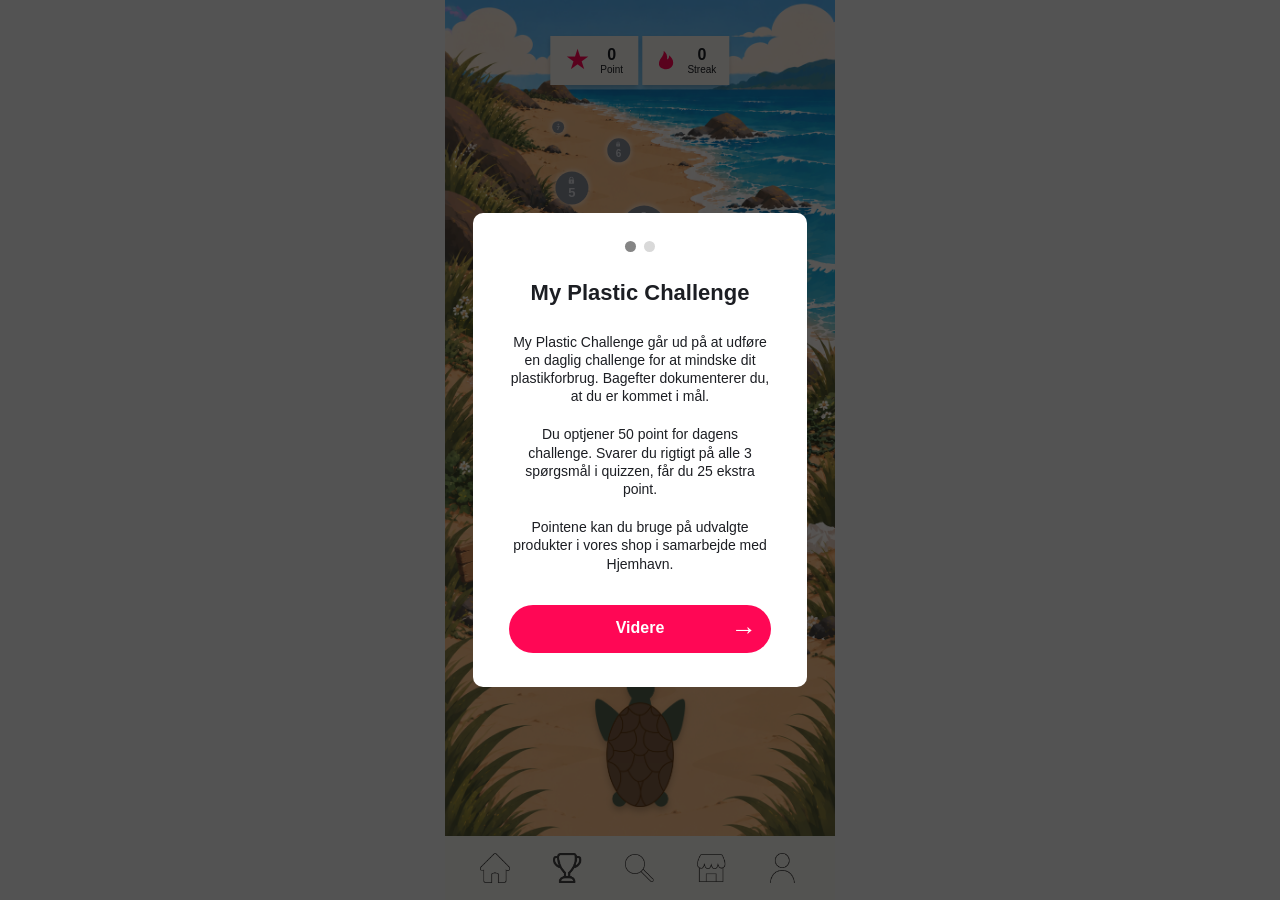
==== challenge.html @ 8572e33e "Redo" ====
<!DOCTYPE html>
<html lang="da">

<head>
    <meta charset="UTF-8">
    <meta name="viewport" content="width=device-width, initial-scale=1.0">

    <title>Plastic Change | Challenges</title>

    <link rel="stylesheet" href="style.css?v=2">
    <script src="script.js" defer></script>
    <script src="script.js" defer></script>
<script src="challenge-intro.js" defer></script>
</head>

<body>

    <main class="challenge-page">

        <div class="challenge-map">

            <!-- BAGGRUND -->
            <img
                src="assets/strand-vand.png"
                alt=""
                class="challenge-map__background"
            >

            <!-- POINT OG STREAK -->
            <div class="challenge-map__stats">

                <div class="challenge-map__stat">
                    <span class="challenge-map__star" aria-hidden="true">
                        ★
                    </span>

                    <div class="challenge-map__stat-text">
                        <span
                            class="challenge-map__value"
                            id="user-points"
                        >0</span>

                        <span class="challenge-map__label">Point</span>
                    </div>
                </div>

                <div class="challenge-map__stat">
                    <svg
                        class="challenge-map__flame"
                        viewBox="0 0 24 24"
                        aria-hidden="true"
                    >
                        <path d="M12 22c4.4 0 7.5-3.1 7.5-7.3 0-3.1-1.7-5.3-4.4-7.9.1 2.8-1 4.2-2.2 4.7C13.4 6.9 12 4.4 9.2 2c.3 3.6-1.1 5.7-3 8.1C4.7 12.1 4 14 4 16c0 3.5 3.1 6 8 6z"/>
                    </svg>

                    <div class="challenge-map__stat-text">
                        <span
                            class="challenge-map__value"
                            id="user-streak"
                        >0</span>

                        <span class="challenge-map__label">Streak</span>
                    </div>
                </div>

            </div>

            <!-- GENBRUGELIGT LÅSEIKON -->
            <svg
                class="challenge-map__svg-definitions"
                xmlns="http://www.w3.org/2000/svg"
                aria-hidden="true"
            >
                <defs>
                    <symbol id="challenge-lock" viewBox="0 0 24 24">
                        <path
                            d="M7 10V7a5 5 0 0 1 10 0v3"
                            fill="none"
                            stroke="currentColor"
                            stroke-width="3"
                        />
                        <rect
                            x="4"
                            y="9"
                            width="16"
                            height="13"
                            rx="2"
                            fill="currentColor"
                        />
                        <path
                            d="M12 14v4"
                            stroke="#858993"
                            stroke-width="2"
                            stroke-linecap="round"
                        />
                    </symbol>
                </defs>
            </svg>

            <!-- DAG 1 -->
            <button
                type="button"
                class="challenge-day challenge-day--1"
                aria-label="Start challenge for dag 1"
                data-day="1"
            >
                <span class="challenge-day__number">1</span>
            </button>

            <!-- DAG 2 -->
            <button
                type="button"
                class="challenge-day challenge-day--locked challenge-day--2"
                aria-label="Dag 2, låst"
                data-day="2"
                aria-controls="day-2-message"
                aria-expanded="false"
            >
                <svg class="challenge-day__lock" aria-hidden="true">
                    <use href="#challenge-lock"></use>
                </svg>

                <span class="challenge-day__number">2</span>
            </button>

            <!-- BESKED VED DAG 2 -->
            <div
                class="locked-message"
                id="day-2-message"
                role="status"
                hidden
            >
                <strong class="locked-message__title">Dag 2</strong>

                <svg class="locked-message__lock" aria-hidden="true">
                    <use href="#challenge-lock"></use>
                </svg>

                <p class="locked-message__text">Lås op i morgen</p>
            </div>

            <!-- DAG 3 -->
            <button
                type="button"
                class="challenge-day challenge-day--locked challenge-day--3"
                aria-label="Dag 3, låst"
                data-day="3"
            >
                <svg class="challenge-day__lock" aria-hidden="true">
                    <use href="#challenge-lock"></use>
                </svg>

                <span class="challenge-day__number">3</span>
            </button>

            <!-- DAG 4 -->
            <button
                type="button"
                class="challenge-day challenge-day--locked challenge-day--4"
                aria-label="Dag 4, låst"
                data-day="4"
            >
                <svg class="challenge-day__lock" aria-hidden="true">
                    <use href="#challenge-lock"></use>
                </svg>

                <span class="challenge-day__number">4</span>
            </button>

            <!-- DAG 5 -->
            <button
                type="button"
                class="challenge-day challenge-day--locked challenge-day--5"
                aria-label="Dag 5, låst"
                data-day="5"
            >
                <svg class="challenge-day__lock" aria-hidden="true">
                    <use href="#challenge-lock"></use>
                </svg>

                <span class="challenge-day__number">5</span>
            </button>

            <!-- DAG 6 -->
            <button
                type="button"
                class="challenge-day challenge-day--locked challenge-day--6"
                aria-label="Dag 6, låst"
                data-day="6"
            >
                <svg class="challenge-day__lock" aria-hidden="true">
                    <use href="#challenge-lock"></use>
                </svg>

                <span class="challenge-day__number">6</span>
            </button>

            <!-- DAG 7 -->
            <button
                type="button"
                class="challenge-day challenge-day--locked challenge-day--7"
                aria-label="Dag 7, låst"
                data-day="7"
            >
                <svg class="challenge-day__lock" aria-hidden="true">
                    <use href="#challenge-lock"></use>
                </svg>

                <span class="challenge-day__number">7</span>
            </button>

            <!-- SKILDPADDE -->
            <img
                src="assets/skildpadde.png"
                alt="Skildpadde ved starten af challenge-stien"
                class="challenge-map__turtle"
            >

        </div>

    </main>

    <!-- POPUP TIL DAG 1 -->
    <dialog
        class="challenge-modal"
        id="day-1-modal"
        aria-labelledby="day-1-title"
    >
        <button
            type="button"
            class="challenge-modal__close"
            aria-label="Luk popup"
            autofocus
        >×</button>

        <p class="challenge-modal__day">Dag 1</p>

        <div
            class="challenge-modal__steps"
            role="img"
            aria-label="Trin 1 af 4"
        >
            <span class="challenge-modal__dot challenge-modal__dot--active"></span>
            <span class="challenge-modal__dot"></span>
            <span class="challenge-modal__dot"></span>
            <span class="challenge-modal__dot"></span>
        </div>

        <h1 class="challenge-modal__title" id="day-1-title">
            Dagens challenge
        </h1>

        <!-- TRIN 1: INTRODUKTION -->
        <div class="challenge-modal__panel" data-step="1">

            <img
                src="assets/flaske.svg"
                alt=""
                class="challenge-modal__image"
            >

            <h2 class="challenge-modal__subtitle">
                Brug en genanvendelig<br>
                vandflaske i dag
            </h2>

            <p class="challenge-modal__text">
                Undgå engangsflaske, og fyld i stedet din egen flaske.
                Det er en super nem handling, der gør en forskel.
            </p>

            <button
                type="button"
                class="challenge-modal__button"
                id="day-1-ready"
            >
                Jeg er klar
            </button>

        </div>

        <!-- TRIN 2: KAMERA -->
        <div class="challenge-modal__panel" data-step="2" hidden>

            <p class="challenge-modal__instruction">
                Tag et billede af din genanvendelige vandflaske
                for at gennemføre challengen.
            </p>

            <img
                src="assets/kamera.svg"
                alt=""
                class="challenge-modal__camera"
            >

            <button
                type="button"
                class="challenge-modal__button"
                id="open-camera"
            >
                Åben kamera
            </button>

        </div>

        <!-- TRIN 3: GODKEND BILLEDE -->
        <div class="challenge-modal__panel" data-step="3" hidden>

            <p class="challenge-modal__instruction">
                Er du sikker på, at du vil bruge dette billede?
            </p>

            <img
                alt="Dit billede til dagens challenge"
                class="challenge-modal__preview"
                id="challenge-photo-preview"
                hidden
            >

            <button
                type="button"
                class="challenge-modal__button"
                id="confirm-challenge-photo"
            >
                Ja, brug dette billede
            </button>

            <button
                type="button"
                class="challenge-modal__retake"
                id="retake-challenge-photo"
            >
                Tag et nyt billede
            </button>

        </div>

        <!-- TRIN 4: CHALLENGE GENNEMFØRT -->
        <div class="challenge-modal__panel" data-step="4" hidden>

            <img
                src="assets/challenge-gennemført.svg"
                alt=""
                class="challenge-modal__completed-icon"
            >

            <p class="challenge-modal__completed-text">
                Tak fordi du er med til at gøre en forskel &lt;3<br>
                Nu kan du teste din viden og optjene flere point.
            </p>

            <div class="challenge-modal__quiz-info">
                <p>
                    Svar rigtigt på alle 3 spørgsmål om plastik,
                    og optjen 25 ekstra point.
                </p>
            </div>

            <button
                type="button"
                class="challenge-modal__button challenge-modal__quiz-button"
                id="start-challenge-quiz"
            >
                Tag quizzen
                <span aria-hidden="true">→</span>
            </button>

            <button
                type="button"
                class="challenge-modal__retake"
                id="skip-challenge-quiz"
            >
                Nej tak
            </button>

        </div>

        <!-- QUIZ: SPØRGSMÅL 1 -->
        <div class="challenge-modal__panel" data-step="5" hidden>

            <p class="challenge-quiz__counter">Spørgsmål 1 af 3</p>

            <progress
                class="challenge-quiz__progress"
                value="1"
                max="3"
                aria-label="Spørgsmål 1 af 3"
            ></progress>

            <h2 class="challenge-quiz__question">
                Hvor meget plastik producerer vi hvert år?
            </h2>

            <div class="challenge-quiz__answers">

                <button type="button" class="challenge-quiz__answer" data-answer="A">
                    <span class="challenge-quiz__letter">A</span>
                    <span>400 mio. tons</span>
                </button>

                <button type="button" class="challenge-quiz__answer" data-answer="B">
                    <span class="challenge-quiz__letter">B</span>
                    <span>103 mio. tons</span>
                </button>

                <button type="button" class="challenge-quiz__answer" data-answer="C">
                    <span class="challenge-quiz__letter">C</span>
                    <span>60 mio. tons</span>
                </button>

                <button type="button" class="challenge-quiz__answer" data-answer="D">
                    <span class="challenge-quiz__letter">D</span>
                    <span>10 mio. tons</span>
                </button>

            </div>

        </div>

        <!-- QUIZ: SPØRGSMÅL 2 -->
        <div class="challenge-modal__panel" data-step="6" hidden>

            <p class="challenge-quiz__counter">Spørgsmål 2 af 3</p>

            <progress
                class="challenge-quiz__progress"
                value="2"
                max="3"
                aria-label="Spørgsmål 2 af 3"
            ></progress>

            <h2 class="challenge-quiz__question">
                Hvad sker der typisk med plastikflasker,
                der ikke bliver genanvendt?
            </h2>

            <div class="challenge-quiz__answers">

                <button type="button" class="challenge-quiz__answer" data-answer="A">
                    <span class="challenge-quiz__letter">A</span>
                    <span>De brændes</span>
                </button>

                <button type="button" class="challenge-quiz__answer" data-answer="B">
                    <span class="challenge-quiz__letter">B</span>
                    <span>Ender i naturen</span>
                </button>

                <button type="button" class="challenge-quiz__answer" data-answer="C">
                    <span class="challenge-quiz__letter">C</span>
                    <span>De opløses i vand</span>
                </button>

                <button type="button" class="challenge-quiz__answer" data-answer="D">
                    <span class="challenge-quiz__letter">D</span>
                    <span>Bliver til nye flasker</span>
                </button>

            </div>

        </div>

        <!-- QUIZ: SPØRGSMÅL 3 -->
        <div class="challenge-modal__panel" data-step="7" hidden>

            <p class="challenge-quiz__counter">Spørgsmål 3 af 3</p>

            <progress
                class="challenge-quiz__progress"
                value="3"
                max="3"
                aria-label="Spørgsmål 3 af 3"
            ></progress>

            <h2 class="challenge-quiz__question">
                Hvad kan du selv gøre for at reducere plastikforurening?
            </h2>

            <div class="challenge-quiz__answers">

                <button type="button" class="challenge-quiz__answer" data-answer="A">
                    <span class="challenge-quiz__letter">A</span>
                    <span>Købe mere emballage</span>
                </button>

                <button type="button" class="challenge-quiz__answer" data-answer="B">
                    <span class="challenge-quiz__letter">B</span>
                    <span>Bruge engangsprodukter</span>
                </button>

                <button type="button" class="challenge-quiz__answer" data-answer="C">
                    <span class="challenge-quiz__letter">C</span>
                    <span>Bruge genanvendelige produkter</span>
                </button>

                <button type="button" class="challenge-quiz__answer" data-answer="D">
                    <span class="challenge-quiz__letter">D</span>
                    <span>Man kan ikke gøre noget</span>
                </button>

            </div>

        </div>

        <!-- QUIZRESULTAT: ALLE SVAR RIGTIGE -->
        <div class="challenge-modal__panel" data-step="8" hidden>

            <img
                src="assets/pokal.svg"
                alt=""
                class="challenge-modal__completed-icon"
            >

            <p class="challenge-result__text">
                Du har svaret 3 ud af 3 spørgsmål rigtigt
            </p>

            <div class="challenge-result__reward">
                <span class="challenge-result__star" aria-hidden="true">★</span>

                <div>
                    <strong class="challenge-result__points">+ 25 Point</strong>
                    <p class="challenge-result__label">(Quiz)</p>
                </div>
            </div>

            <button
                type="button"
                class="challenge-modal__button challenge-modal__quiz-button"
                id="quiz-result-next"
            >
                Videre
                <span aria-hidden="true">→</span>
            </button>

        </div>

        <!-- SAMLET BELØNNING EFTER TRE RIGTIGE -->
        <div class="challenge-modal__panel" data-step="9" hidden>

            <img
                src="assets/pokal.svg"
                alt=""
                class="challenge-modal__completed-icon"
            >

            <p class="challenge-result__text">
                Du har gennemført dagens challenge og quiz.
            </p>

            <div class="challenge-summary">

                <div class="challenge-summary__row">
                    <span class="challenge-summary__star" aria-hidden="true">★</span>
                    <span>+ 50 point (Challenge)</span>
                </div>

                <div class="challenge-summary__row">
                    <span class="challenge-summary__star" aria-hidden="true">★</span>
                    <span>+ 25 point (Quiz)</span>
                </div>

                <div class="challenge-summary__row challenge-summary__row--total">
                    <span>I alt</span>
                    <strong>75 point</strong>
                </div>

            </div>

            <a
                href="shop.html"
                class="challenge-modal__button challenge-modal__quiz-button challenge-summary__shop"
            >
                Til shoppen
                <span aria-hidden="true">→</span>
            </a>

        </div>

        <!-- QUIZRESULTAT: FÆRRE END TRE RIGTIGE -->
        <div class="challenge-modal__panel" data-step="10" hidden>

            <img
                src="assets/tabt-quiz.svg"
                alt=""
                class="challenge-failed__icon"
            >

            <p class="challenge-failed__score" id="quiz-failed-score">
                Du fik 0 ud af 3 rigtige
            </p>

            <div class="challenge-failed__message">
                <p>Dine <strong>50 point</strong> bevares</p>
                <p>Prøv igen i morgen</p>
            </div>

            <button
                type="button"
                class="challenge-modal__button challenge-failed__button"
                id="quiz-failed-close"
            >
                <span>Forstået</span>
                <span class="challenge-failed__arrow" aria-hidden="true">→</span>
            </button>

        </div>

        <!-- TELEFONENS KAMERA / BILLEDVÆLGER -->
        <input
            type="file"
            id="challenge-photo-input"
            accept="image/*"
            capture="environment"
            hidden
        >

        <p
            class="challenge-modal__error"
            id="challenge-photo-error"
            role="alert"
            hidden
        ></p>

    </dialog>

    <!-- INTRODUKTION TIL CHALLENGES -->
<dialog
    class="challenge-intro"
    id="challenge-intro"
    aria-labelledby="challenge-intro-title"
>
    <div
        class="challenge-intro__dots"
        role="img"
        aria-label="Trin 1 af 2"
        id="challenge-intro-progress"
    >
        <span class="challenge-intro__dot challenge-intro__dot--active"></span>
        <span class="challenge-intro__dot"></span>
    </div>

    <h2
        class="challenge-intro__title"
        id="challenge-intro-title"
        tabindex="-1"
    >
        My Plastic Challenge
    </h2>

    <!-- FØRSTE BOKS -->
    <div class="challenge-intro__panel" data-intro-step="1">

        <div class="challenge-intro__text">
            <p>
                My Plastic Challenge går ud på at udføre en daglig
                challenge for at mindske dit plastikforbrug.
                Bagefter dokumenterer du, at du er kommet i mål.
            </p>

            <p>
                Du optjener 50 point for dagens challenge.
                Svarer du rigtigt på alle 3 spørgsmål i quizzen,
                får du 25 ekstra point.
            </p>

            <p>
                Pointene kan du bruge på udvalgte produkter
                i vores shop i samarbejde med Hjemhavn.
            </p>
        </div>

        <button
            type="button"
            class="challenge-intro__button"
            id="challenge-intro-next"
        >
            Videre
            <span class="challenge-intro__arrow" aria-hidden="true">→</span>
        </button>

    </div>

    <!-- ANDEN BOKS -->
    <div
        class="challenge-intro__panel"
        data-intro-step="2"
        hidden
    >
        <span class="challenge-intro__star" aria-hidden="true">★</span>

        <div class="challenge-intro__text">
            <p>
                Optjen 3 gange så mange point, og få hurtigere
                fat i nogle af vores produkter fra shoppen
                ved at blive Plus Medlem.
            </p>

            <p>
                Det kan du blive ved at støtte Plastic Change
                med minimum 49 kr. om måneden.
            </p>
        </div>

        <button
            type="button"
            class="challenge-intro__button"
            id="challenge-intro-finish"
        >
            Start challenge
            <span class="challenge-intro__arrow" aria-hidden="true">→</span>
        </button>

        <button
            type="button"
            class="challenge-intro__back"
            id="challenge-intro-back"
        >
            Tilbage
        </button>

    </div>
</dialog>

    <!-- BUNDNAVIGATION -->
    <nav class="bottom-nav" aria-label="Primær navigation">

        <a
            href="index.html"
            class="bottom-nav__link"
            aria-label="Forside"
        >
            <img
                src="assets/Home-icon.png"
                alt=""
                class="bottom-nav__icon"
            >
        </a>

        <a
            href="challenge.html"
            class="bottom-nav__link"
            aria-label="Challenges"
            aria-current="page"
        >
            <img
                src="assets/Challenge-icon-fremhævet.png"
                alt=""
                class="bottom-nav__icon"
            >
        </a>

        <a
            href="search.html"
            class="bottom-nav__link"
            aria-label="Søg"
        >
            <img
                src="assets/Search-icon.png"
                alt=""
                class="bottom-nav__icon"
            >
        </a>

        <a
            href="shop.html"
            class="bottom-nav__link"
            aria-label="Shop"
        >
            <img
                src="assets/Shop-icon.png"
                alt=""
                class="bottom-nav__icon"
            >
        </a>

        <a
            href="profil.html"
            class="bottom-nav__link"
            aria-label="Profil"
        >
            <img
                src="assets/Profile-icon.png"
                alt=""
                class="bottom-nav__icon"
            >
        </a>

    </nav>

</body>
</html>
---- style.css ----
/* ========================================
   1. DESIGNSYSTEM
======================================== */

:root {
    --color-background: #FFFFFF;
    --color-text: #1C1E23;
    --color-primary: #FF0755;
    --color-navigation: #F0EEE8;

    --font-heading: "Campton", Arial, sans-serif;
    --font-body: "Rubrik", Arial, sans-serif;

    --page-padding: 14px;
    --section-gap: 24px;

    --app-width: 390px;
    --navigation-height: 60px;
}


/* ========================================
   2. RESET OG GRUNDSTYLING
======================================== */

* {
    box-sizing: border-box;
}

html {
    scroll-behavior: smooth;
}

body {
    margin: 0;
    background-color: #EEEEEE;
    color: var(--color-text);
    font-family: var(--font-body);
    -webkit-font-smoothing: antialiased;
}

h1,
h2,
h3,
h4 {
    font-family: var(--font-heading);
}

img {
    display: block;
    width: 100%;
}

a {
    color: inherit;
    text-decoration: none;
}

button {
    font: inherit;
    cursor: pointer;
}


/* ========================================
   3. WEBAPP CONTAINER
======================================== */

.home {
    width: 100%;
    max-width: var(--app-width);
    min-height: 100dvh;

    margin: 0 auto;
    padding-bottom: calc(
        var(--navigation-height) + 20px
    );

    background-color: var(--color-background);
}


/* ========================================
   4. TOPBAR
======================================== */

.topbar {
    position: sticky;
    top: 0;
    z-index: 100;

    display: flex;
    align-items: center;
    justify-content: space-between;

    width: 100%;
    height: 60px;
    padding: 10px 14px;
    gap: 10px;

    background-color: #FFFFFF;
}

/* Point og streak */
.topbar__stats {
    display: flex;
    align-items: center;
    gap: 8px;
}

/* De beige bokse */
.topbar__stat {
    display: flex;
    align-items: center;
    justify-content: center;
    gap: 5px;

    min-width: 52px;
    height: 30px;
    padding: 0 7px;

    background-color: var(--color-navigation);
}

/* Pink stjerne */
.topbar__icon {
    color: var(--color-primary);
    font-size: 17px;
    line-height: 1;
}

/* Pink flamme */
.topbar__flame {
    width: 17px;
    height: 17px;
    fill: var(--color-primary);
    flex-shrink: 0;
}

/* Point og streak-tal */
.topbar__value {
    color: #000000;
    font-family: var(--font-body);
    font-size: 14px;
    font-weight: 500;
    line-height: 1;
}

/* Logo */
.topbar__logo {
    display: flex;
    align-items: center;
    flex-shrink: 0;
}

.topbar__logo-image {
    display: block;
    width: 120px;
    height: auto;
    object-fit: contain;
}


/* ========================================
   5. HERO
======================================== */

.hero {
    position: relative;

    width: 100%;
    height: 390px;

    overflow: hidden;
    background-color: #087F84;
}

/* Baggrundsbillede */
.hero__image {
    position: absolute;
    inset: 0;

    width: 100%;
    height: 100%;

    object-fit: cover;
    object-position: center;
}

/* Container til tekst og pil */
.hero__welcome {
    position: absolute;

    left: var(--page-padding);
    right: var(--page-padding);
    bottom: 14px;

    display: flex;
    align-items: center;
    gap: 12px;

    z-index: 1;
}

/* Pink tekstboks med 75% opacity */
.hero__welcome-content {
    flex: 1;
    min-width: 0;

    padding: 14px 12px;

    background-color: rgb(255 7 85 / 75%);
    color: #FFFFFF;
}

/* Velkomstoverskrift */
.hero__title {
    margin: 0 0 6px;

    font-size: 1.15rem;
    font-weight: 700;
    line-height: 1.2;
}

/* Velkomsttekst */
.hero__text {
    margin: 0;

    font-size: 0.76rem;
    font-weight: 400;
    line-height: 1.5;
}

/* Separat rund knap */
.hero__button {
    display: flex;
    align-items: center;
    justify-content: center;

    flex: 0 0 42px;

    width: 42px;
    height: 42px;

    border: none;
    border-radius: 50%;

    background-color: rgb(255 7 85 / 75%);
    color: #FFFFFF;

    font-size: 1.7rem;
    line-height: 1;

    transition:
        transform 0.2s ease,
        background-color 0.2s ease;
}

.hero__button:hover {
    transform: scale(1.08);
    background-color: #E60049;
}

.hero__button:focus-visible {
    outline: 3px solid #FFFFFF;
    outline-offset: 3px;
}


/* ========================================
   6. FÆLLES OVERSKRIFTER
======================================== */

.section-title {
    margin: 0;

    font-size: 1.05rem;
    font-weight: 700;
    line-height: 1.3;
}


/* ========================================
   7. DONATIONSKARRUSEL
======================================== */

.challenges {
    padding-top: var(--section-gap);
}

.challenges > .section-title {
    margin: 0 var(--page-padding) 12px;
}

/* Vandret scroll */
.challenge-list {
    display: grid;
    grid-auto-flow: column;
    grid-auto-columns: 62%;

    gap: 12px;

    width: 100%;
    overflow-x: auto;
    overflow-y: hidden;

    padding: 0 var(--page-padding) 8px;

    scroll-snap-type: x mandatory;
    scroll-padding-inline: var(--page-padding);
    overscroll-behavior-x: contain;

    scrollbar-width: none;
    -webkit-overflow-scrolling: touch;
}

.challenge-list::-webkit-scrollbar {
    display: none;
}

/* Kort */
.challenge-card {
    position: relative;
    display: block;

    height: 260px;
    min-width: 0;

    overflow: hidden;

    background-color: #087F84;

    scroll-snap-align: start;
}

/* Kortbilleder */
.challenge-card__image {
    position: absolute;
    inset: 0;

    width: 100%;
    height: 100%;

    object-fit: cover;
    object-position: center;
}

/* Gradient og tekst */
.challenge-card__content {
    position: absolute;
    inset: 0;

    display: flex;
    flex-direction: column;
    justify-content: flex-end;

    padding: 14px;

    color: #FFFFFF;

    background: linear-gradient(
        to bottom,
        transparent 35%,
        rgba(0, 0, 0, 0.72) 100%
    );
}

/* Lille tekst */
.challenge-card__eyebrow {
    margin: 0 0 5px;

    font-size: 0.7rem;
    font-weight: 400;
    line-height: 1.3;
}

/* Kortoverskrift */
.challenge-card__title {
    margin: 0;

    font-size: 1rem;
    font-weight: 700;
    line-height: 1.25;
}


/* ========================================
   8. SENESTE NYHEDER
======================================== */

.news {
    padding:
        var(--section-gap)
        var(--page-padding)
        0;
}

/* Overskrift og pil */
.news__heading {
    display: flex;
    align-items: center;
    justify-content: space-between;

    gap: 12px;
    margin-bottom: 12px;
}

.news__all {
    display: flex;
    align-items: center;
    justify-content: center;

    flex-shrink: 0;

    width: 28px;
    height: 28px;

    font-size: 1.6rem;
    line-height: 1;
}

/* Nyhedsliste */
.news-list {
    display: grid;
    gap: 18px;
}

/* Nyhedskort */
.news-card {
    min-width: 0;
}

/* Nyhedsbilleder */
.news-card__image {
    width: 100%;
    aspect-ratio: 1.9 / 1;

    object-fit: cover;
    object-position: center;

    background-color: #E5E5E5;
}

/* Pink overskrift */
.news-card__title {
    margin: 8px 0 4px;

    color: var(--color-primary);

    font-size: 0.88rem;
    font-weight: 700;
    line-height: 1.4;
}

/* Dato */
.news-card__date {
    display: block;

    color: #777777;

    font-size: 0.65rem;
    line-height: 1.4;
}


/* ========================================
   9. MOBILVISNING
======================================== */

@media (max-width: 390px) {

    body {
        background-color: #FFFFFF;
    }

    .home {
        max-width: 100%;
    }

    .hero {
        height: 100vw;
        max-height: 390px;
        min-height: 320px;
    }

    .hero__welcome {
        gap: 10px;
    }

    .hero__welcome-content {
        padding: 12px 10px;
    }

    .hero__button {
        flex-basis: 40px;
        width: 40px;
        height: 40px;
    }
}


/* ========================================
   10. SMÅ MOBILSKÆRME
======================================== */

@media (max-width: 360px) {

    .topbar {
        padding: 10px 12px;
        gap: 6px;
    }

    .topbar__stat {
        min-width: 48px;
        gap: 4px;
        padding: 0 6px;
    }

    .topbar__stats {
        gap: 6px;
    }

    .topbar__logo-image {
        width: 100px;
    }
}

/* Fast navigation i bunden */
.bottom-nav {
    position: fixed;
    bottom: 0;
    left: 50%;
    transform: translateX(-50%);
    width: 100%;
    max-width: 390px;
    z-index: 1000;

    display: flex;
    align-items: center;
    justify-content: space-around;

    background-color: #F0EEE8;
    padding: 8px 14px;
    padding-bottom: calc(8px + env(safe-area-inset-bottom));
    box-sizing: border-box;
}

.bottom-nav__link {
    display: flex;
    align-items: center;
    justify-content: center;
    width: 48px;
    height: 48px;
}

.bottom-nav__icon {
    display: block;
    width: 30px;
    height: 30px;
    object-fit: contain;
}

body {
    padding-bottom: calc(20px + env(safe-area-inset-bottom));
}

/* ========================================
   CHALLENGE-SIDE
======================================== */

.challenge-page {
    width: 100%;
    max-width: 390px;
    margin-inline: auto;
    padding-bottom: calc(64px + env(safe-area-inset-bottom));
    background-color: #F0EEE8;
}

/* Billedet bestemmer kortets højde */
.challenge-map {
    position: relative;
    width: 100%;
}

.challenge-map__background {
    display: block;
    width: 100%;
    height: auto;
}

.challenge-map__svg-definitions {
    position: absolute;
    width: 0;
    height: 0;
    overflow: hidden;
}

/* POINT OG STREAK */

.challenge-map__stats {
    position: absolute;
    top: 4.3%;
    left: 50%;
    transform: translateX(-50%);

    display: flex;
    gap: 4px;
    width: 46%;
}

.challenge-map__stat {
    display: flex;
    align-items: center;
    justify-content: center;
    gap: 10px;

    flex: 1;
    min-width: 0;
    padding: 10px 6px;

    background-color: #F0EEE8;
    box-shadow: 0 3px 5px rgb(0 0 0 / 20%);
}

.challenge-map__star {
    color: #FF0755;
    font-size: 28px;
    line-height: 1;
}

.challenge-map__flame {
    width: 22px;
    height: 28px;
    flex-shrink: 0;
    fill: #FF0755;
}

.challenge-map__stat-text {
    display: flex;
    flex-direction: column;
    align-items: center;

    font-family: var(--font-body);
    line-height: 1.1;
}

.challenge-map__value {
    font-size: 16px;
    font-weight: 700;
}

.challenge-map__label {
    font-size: 10px;
}

/* CHALLENGE-CIRKLER */

.challenge-day {
    position: absolute;
    transform: translate(-50%, -50%);

    display: flex;
    flex-direction: column;
    align-items: center;
    justify-content: center;

    width: var(--day-size);
    aspect-ratio: 1;
    padding: 0;
    border: 0;
    border-radius: 50%;

    font-family: var(--font-body);
    color: #FFFFFF;
    background-color: #008580;
    box-shadow: 0 0 4px 2px rgb(255 255 255 / 45%);

    cursor: pointer;
}

.challenge-day--locked {
    color: #D3D5DA;
    background-color: #858993;
}

.challenge-day__number {
    font-size: clamp(10px, 5vw, 20px);
    font-weight: 700;
    line-height: 1;
}

.challenge-day__lock {
    width: 24%;
    height: 24%;
    margin-bottom: 2px;
    flex-shrink: 0;
}

.challenge-day:focus-visible {
    outline: 3px solid #FF0755;
    outline-offset: 4px;
}

/* Placeringerne følger mockuppen */

.challenge-day--1 {
    --day-size: 20%;
    left: 41%;
    top: 68%;
}

.challenge-day--1 .challenge-day__number {
    font-size: clamp(24px, 8vw, 32px);
}

.challenge-day--2 {
    --day-size: 16%;
    left: 66%;
    top: 49.5%;
}

.challenge-day--3 {
    --day-size: 14%;
    left: 35.5%;
    top: 38%;
}

.challenge-day--4 {
    --day-size: 11%;
    left: 51%;
    top: 27.2%;
}

.challenge-day--5 {
    --day-size: 8.5%;
    left: 32.5%;
    top: 22.5%;
}

.challenge-day--5 .challenge-day__number {
    font-size: 13px;
}

.challenge-day--6 {
    --day-size: 6%;
    left: 44.5%;
    top: 18%;
}

.challenge-day--6 .challenge-day__number {
    font-size: 10px;
}

.challenge-day--7 {
    --day-size: 3%;
    left: 29%;
    top: 15.2%;
}

.challenge-day--7 .challenge-day__number {
    font-size: 6px;
}

.challenge-day--7 .challenge-day__lock {
    margin-bottom: 0;
}

/* SKILDPADDE */

.challenge-map__turtle {
    position: absolute;
    left: 50%;
    top: 78.5%;
    transform: translateX(-50%);

    width: 23%;
    height: auto;

    filter: drop-shadow(0 4px 3px rgb(0 0 0 / 20%));
    pointer-events: none;
}
/* BESKED VED LÅST DAG */

.locked-message {
    position: absolute;
    top: 52%;
    left: 39%;
    z-index: 10;

    width: 90px;
    padding: 5px;
    box-sizing: border-box;

    color: #000000;
    background-color: #CDD0D6;
    box-shadow: 0 4px 5px rgb(0 0 0 / 25%);
    font-family: var(--font-body);
}

.locked-message[hidden] {
    display: none;
}

.locked-message__title {
    display: block;
    padding-right: 12px;
    font-size: 10px;
    line-height: 1.2;
}

.locked-message__text {
    margin: 4px 0 0;
    font-size: 7px;
    line-height: 1.3;
}

.locked-message__lock {
    position: absolute;
    top: 4px;
    right: 4px;

    width: 10px;
    height: 12px;
    color: #858993;
}

/* POPUP TIL DAG 1 */

.challenge-modal {
    position: fixed;
    inset: 0;
    margin: auto;

    width: calc(100% - 48px);
    max-width: 334px;
    max-height: calc(100dvh - 100px);
    overflow-y: auto;
    box-sizing: border-box;

    padding: 12px 30px 50px;
    border: 0;
    border-radius: 10px;

    color: #1C1E23;
    background-color: #FFFFFF;
    text-align: center;
    font-family: var(--font-body);
}

.challenge-modal::backdrop {
    background-color: rgb(0 0 0 / 65%);
}

.challenge-modal__close {
    position: absolute;
    top: 8px;
    right: 8px;

    display: grid;
    place-items: center;

    width: 44px;
    height: 44px;
    padding: 0;
    border: 0;

    color: #000000;
    background: transparent;
    font-size: 34px;
    line-height: 1;
    cursor: pointer;
}

.challenge-modal__day {
    margin: 0;
    font-size: 12px;
    font-weight: 700;
}

.challenge-modal__steps {
    display: flex;
    justify-content: center;
    gap: 8px;
    margin-top: 12px;
}

.challenge-modal__dot {
    width: 12px;
    height: 12px;
    border-radius: 50%;
    background-color: #D9D9D9;
}

.challenge-modal__dot--active {
    background-color: #858585;
}

.challenge-modal__title {
    margin: 20px 0 28px;
    font-family: var(--font-heading);
    font-size: 23px;
    font-weight: 700;
    line-height: 1.2;
}

.challenge-modal__image {
    display: block;
    width: 54px;
    height: 82px;
    margin: 0 auto 28px;
    object-fit: contain;
}

.challenge-modal__subtitle {
    margin: 0;
    font-family: var(--font-heading);
    font-size: 17px;
    font-weight: 700;
    line-height: 1.25;
}

.challenge-modal__text {
    margin: 34px 0 40px;
    font-size: 14px;
    line-height: 1.25;
}

.challenge-modal__button {
    display: block;
    width: 100%;
    min-height: 48px;
    padding: 12px 16px;
    border: 0;
    border-radius: 999px;

    color: #FFFFFF;
    background-color: #FF0755;
    font-family: var(--font-body);
    font-size: 16px;
    font-weight: 700;
    cursor: pointer;
}

.challenge-modal__close:focus-visible,
.challenge-modal__button:focus-visible {
    outline: 3px solid #008580;
    outline-offset: 3px;
}

html.challenge-modal-open,
html.challenge-modal-open body {
    overflow: hidden;
}

/* KAMERA OG BILLEDE */

.challenge-modal__panel[hidden],
.challenge-modal__preview[hidden],
.challenge-modal__error[hidden] {
    display: none;
}

.challenge-modal__instruction {
    margin: 0;
    font-size: 14px;
    line-height: 1.35;
}

.challenge-modal__camera {
    display: block;
    width: 70px;
    height: 60px;
    margin: 24px auto 34px;
    object-fit: contain;
}

.challenge-modal__preview {
    display: block;
    width: 90px;
    height: 120px;
    margin: 16px auto 28px;
    object-fit: contain;
}

.challenge-modal__retake {
    display: block;
    min-height: 44px;
    margin: 8px auto 0;
    padding: 10px;
    border: 0;

    color: #858993;
    background: transparent;
    font-family: var(--font-body);
    font-size: 10px;
    text-decoration: underline;
    cursor: pointer;
}

.challenge-modal__error {
    margin: 16px 0 0;
    color: #B00020;
    font-size: 13px;
}

.challenge-modal__retake:focus-visible {
    outline: 3px solid #008580;
    outline-offset: 3px;
}

/* CHALLENGE GENNEMFØRT */

.challenge-modal--completed {
    padding-top: 38px;
    padding-bottom: 28px;
}

.challenge-modal--completed .challenge-modal__day,
.challenge-modal--completed .challenge-modal__steps {
    display: none;
}

.challenge-modal--completed .challenge-modal__title {
    margin: 22px 0 0;
    font-size: 23px;
}

/* Ikonet placeres visuelt over overskriften */
.challenge-modal--completed[open] {
    display: flex;
    flex-direction: column;
}

.challenge-modal--completed .challenge-modal__panel[data-step="4"] {
    display: contents;
}

.challenge-modal__completed-icon {
    order: -1;
    display: block;
    width: 94px;
    height: 94px;
    margin: 0 auto;
    object-fit: contain;
}

.challenge-modal__completed-text {
    margin: 30px 0;
    font-size: 14px;
    line-height: 1.3;
}

.challenge-modal__quiz-info {
    padding: 24px 20px;
    margin-bottom: 28px;
    background-color: #FAF9F8;
    text-align: left;
}

.challenge-modal__quiz-info p {
    margin: 0;
    font-size: 14px;
    line-height: 1.3;
}

.challenge-modal__quiz-button {
    position: relative;
    padding-inline: 40px;
}

.challenge-modal__quiz-button span {
    position: absolute;
    right: 24px;
    top: 50%;
    transform: translateY(-50%);
    font-size: 28px;
    font-weight: 400;
}

/* QUIZ */

.challenge-modal--quiz {
    padding-top: 20px;
    padding-bottom: 48px;
}

.challenge-modal--quiz .challenge-modal__day,
.challenge-modal--quiz .challenge-modal__steps {
    display: none;
}

.challenge-modal--quiz .challenge-modal__title {
    margin: 0 0 4px;
}

.challenge-quiz__counter {
    margin: 0;
    font-size: 14px;
    line-height: 1.3;
}

.challenge-quiz__progress {
    display: block;
    width: 100%;
    height: 7px;
    margin: 22px 0 24px;

    appearance: none;
    border: 0;
    border-radius: 999px;
    overflow: hidden;
    background-color: #D9D9D9;
}

.challenge-quiz__progress::-webkit-progress-bar {
    background-color: #D9D9D9;
    border-radius: 999px;
}

.challenge-quiz__progress::-webkit-progress-value {
    background-color: #A5A5A5;
    border-radius: 999px;
}

.challenge-quiz__progress::-moz-progress-bar {
    background-color: #A5A5A5;
    border-radius: 999px;
}

.challenge-quiz__question {
    margin: 0 0 38px;
    text-align: left;
    font-family: var(--font-heading);
    font-size: 17px;
    font-weight: 700;
    line-height: 1.25;
}

.challenge-quiz__answers {
    display: flex;
    flex-direction: column;
    gap: 4px;
}

.challenge-quiz__answer {
    display: flex;
    align-items: center;
    gap: 12px;

    width: 100%;
    min-height: 48px;
    padding: 8px;
    border: 1px solid #E5E4E2;

    color: #1C1E23;
    background-color: #FAF9F8;
    text-align: left;
    font-family: var(--font-body);
    font-size: 16px;
    cursor: pointer;
}

.challenge-quiz__answer:hover {
    background-color: #F0EEE8;
}

.challenge-quiz__letter {
    display: grid;
    place-items: center;
    flex-shrink: 0;

    width: 30px;
    height: 30px;
    border-radius: 50%;

    color: #FFFFFF;
    background-color: #FF0755;
    font-size: 12px;
    font-weight: 700;
}

.challenge-quiz__answer:focus-visible {
    outline: 3px solid #008580;
    outline-offset: 2px;
}

/* FEEDBACK PÅ QUIZSVAR */

.challenge-quiz__answer--correct,
.challenge-quiz__answer--correct:hover {
    background-color: #DCEEE0;
    border-color: #8DB99A;
}

.challenge-quiz__answer--wrong,
.challenge-quiz__answer--wrong:hover {
    background-color: #F8DEDE;
    border-color: #DCA0A0;
}

.challenge-quiz__answer:disabled {
    opacity: 1;
    cursor: default;
}

/* GODT GÅET */

.challenge-modal--result {
    padding-top: 34px;
    padding-bottom: 34px;
}

.challenge-modal--result[open] {
    display: flex;
    flex-direction: column;
}

.challenge-modal--result .challenge-modal__day,
.challenge-modal--result .challenge-modal__steps {
    display: none;
}

.challenge-modal--result .challenge-modal__panel[data-step="8"]:not([hidden]) {
    display: contents;
}

.challenge-modal--result .challenge-modal__title {
    margin: 18px 0 0;
    font-size: 23px;
}

.challenge-result__text {
    margin: 24px 0 20px;
    font-size: 14px;
    line-height: 1.35;
}

.challenge-result__reward {
    display: flex;
    align-items: center;
    justify-content: center;
    gap: 22px;

    padding: 22px 12px;
    margin-bottom: 24px;
    background-color: #FAF9F8;
}

.challenge-result__star {
    color: #FF0755;
    font-size: 42px;
    line-height: 1;
}

.challenge-result__points {
    font-family: var(--font-heading);
    font-size: 23px;
    line-height: 1.2;
}

.challenge-result__label {
    margin: 6px 0 0;
    font-size: 14px;
}

/* ========================================
   PROFILSIDE
======================================== */

.profile-page {
    width: 100%;
    max-width: 390px;
    margin-inline: auto;
    padding-bottom: calc(64px + env(safe-area-inset-bottom));
    background-color: #FFFFFF;
    color: #1C1E23;
    font-family: var(--font-body);
}

.profile-page__content {
    padding: 0 14px 18px;
}

.profile-page__heading {
    margin: 0 0 16px;
    font-family: var(--font-heading);
    font-size: 20px;
    font-weight: 700;
    line-height: 1.25;
}

/* COVER OG PROFILBILLEDE */

.profile-header {
    margin-bottom: 30px;
}

.profile-header__cover {
    display: block;
    width: 100%;
    height: 118px;
    object-fit: cover;
}

.profile-header__identity {
    position: relative;
    display: flex;
    align-items: flex-end;
    gap: 24px;
    margin: -68px 0 0;
    padding-left: 22px;
}

.profile-header__photo {
    display: block;
    flex-shrink: 0;
    width: 144px;
    height: 144px;
    object-fit: cover;
}

.profile-header__details {
    min-width: 0;
    padding-bottom: 20px;
}

.profile-header__name {
    margin: 0 0 4px;
    font-family: var(--font-heading);
    font-size: 18px;
    line-height: 1.2;
}

.profile-header__membership {
    margin: 0;
    color: #858993;
    font-size: 12px;
    line-height: 1.3;
}

/* INDSATS */

.profile-impact {
    margin-bottom: 30px;
}

.profile-impact__grid {
    display: grid;
    grid-template-columns: repeat(2, minmax(0, 1fr));
    gap: 26px 12px;

    margin: 0;
    padding: 20px 14px;
    background-color: #F0EEE8;
}

.profile-impact__item {
    display: flex;
    align-items: center;
    gap: 10px;
}

.profile-impact__icon {
    display: block;
    flex-shrink: 0;
    width: 30px;
    height: 34px;
}

/* Plads reserveret til dine kommende ikoner */
.profile-impact__icon img {
    display: block;
    width: 100%;
    height: 100%;
    object-fit: contain;
}

.profile-impact__item dt {
    margin: 0 0 5px;
    font-size: 13px;
    line-height: 1.25;
}

.profile-impact__item dd {
    margin: 0;
    font-size: 14px;
    font-weight: 700;
    line-height: 1.25;
}

/* KØBSKARRUSEL */

.profile-purchases {
    margin-bottom: 30px;
}

.profile-purchases__carousel {
    display: flex;
    gap: 20px;
    overflow-x: auto;
    scroll-snap-type: x mandatory;
    scrollbar-width: none;
}

.profile-purchases__carousel::-webkit-scrollbar {
    display: none;
}

.profile-purchases__image {
    display: block;
    flex: 0 0 35%;
    width: 35%;
    aspect-ratio: 2 / 3;
    object-fit: cover;
    scroll-snap-align: start;
    background-color: #E8E8E8;
}

/* INDSTILLINGER */

.profile-settings__list {
    list-style: none;
    margin: 0;
    padding: 0;
}

.profile-settings__list > li {
    border-top: 1px solid #BDBDBD;
}

.profile-settings__row {
    display: flex;
    align-items: center;
    justify-content: space-between;
    gap: 12px;

    min-height: 58px;
    box-sizing: border-box;
    padding: 12px 8px 12px 0;
    font-size: 15px;
    line-height: 1.35;
}

.profile-settings__arrow {
    flex-shrink: 0;
    font-family: Arial, sans-serif;
    font-size: 28px;
    font-weight: 400;
    line-height: 1;
}

.profile-settings__reset {
    width: 100%;
    border: 0;
    color: inherit;
    background: transparent;
    font-family: inherit;
    text-align: left;
    cursor: pointer;
}

.profile-page__notice {
    margin: 12px 0 0;
    color: #008580;
    font-size: 14px;
}

/* NULSTILLINGSPOPUP */

.profile-reset {
    width: calc(100% - 48px);
    max-width: 334px;
    max-height: calc(100dvh - 48px);
    overflow-y: auto;
    box-sizing: border-box;

    padding: 30px 24px;
    border: 0;
    border-radius: 10px;

    color: #1C1E23;
    background-color: #FFFFFF;
    text-align: center;
    font-family: var(--font-body);
}

.profile-reset::backdrop {
    background-color: rgb(0 0 0 / 65%);
}

.profile-reset__title {
    margin: 0 0 18px;
    font-family: var(--font-heading);
    font-size: 24px;
}

.profile-reset__text {
    margin: 0 0 26px;
    font-size: 15px;
    line-height: 1.5;
}

.profile-reset__actions {
    display: flex;
    gap: 12px;
}

.profile-reset__button {
    flex: 1;
    min-height: 48px;
    padding: 12px;
    border: 0;
    border-radius: 999px;
    font-family: inherit;
    font-size: 16px;
    font-weight: 700;
    cursor: pointer;
}

.profile-reset__button--confirm {
    color: #FFFFFF;
    background-color: #FF0755;
}

.profile-reset__button--cancel {
    color: #1C1E23;
    background-color: #F0EEE8;
}

.profile-reset__error {
    color: #B00020;
    font-size: 13px;
}

.profile-settings__reset:focus-visible,
.profile-reset__button:focus-visible,
.profile-purchases__carousel:focus-visible {
    outline: 3px solid #008580;
    outline-offset: 3px;
}

/* LIDT MINDRE PROFILBILLEDE PÅ SMALLE SKÆRME */

@media (max-width: 360px) {
    .profile-header__identity {
        gap: 16px;
        padding-left: 14px;
    }

    .profile-header__photo {
        width: 120px;
        height: 132px;
    }

    .profile-header__name {
        font-size: 16px;
    }

    .profile-impact__grid {
        padding-inline: 10px;
        column-gap: 8px;
    }
}

/* SAMLET BELØNNING */

.challenge-modal--result .challenge-modal__panel[data-step="9"]:not([hidden]) {
    display: contents;
}

.challenge-summary {
    display: flex;
    flex-direction: column;
    gap: 4px;
    margin: 6px 0 30px;
}

.challenge-summary__row {
    display: flex;
    align-items: center;
    gap: 10px;

    min-height: 48px;
    padding: 8px 10px;
    box-sizing: border-box;
    border: 1px solid #E5E4E2;

    background-color: #FAF9F8;
    text-align: left;
    font-size: 16px;
    line-height: 1.3;
}

.challenge-summary__star {
    flex-shrink: 0;
    color: #FF0755;
    font-size: 36px;
    line-height: 1;
}

.challenge-summary__row--total {
    gap: 32px;
    padding-left: 12px;
}

.challenge-summary__shop {
    box-sizing: border-box;
    text-decoration: none;
}

/* ========================================
   SØGESIDE
======================================== */

.search-page {
    width: 100%;
    max-width: 390px;
    margin-inline: auto;
    padding-bottom: calc(64px + env(safe-area-inset-bottom));

    color: #1C1E23;
    background-color: #FFFFFF;
    font-family: var(--font-body);
}

.search-page__content {
    padding: 0 14px 28px;
}

.search-page__heading {
    margin: 0 0 12px;
    font-family: var(--font-heading);
    font-size: 20px;
    font-weight: 700;
    line-height: 1.25;
}

.search-page__sr-only {
    position: absolute;
    width: 1px;
    height: 1px;
    padding: 0;
    margin: -1px;
    overflow: hidden;
    clip-path: inset(50%);
    white-space: nowrap;
    border: 0;
}

/* SØGEFELT */

.search-field {
    display: flex;
    align-items: center;
    gap: 20px;
    min-height: 60px;
    padding: 12px;
    box-sizing: border-box;

    background-color: #E5E6EA;
}

.search-field__icon {
    flex-shrink: 0;
    width: 28px;
    height: 28px;
    object-fit: contain;
}

.search-field__input {
    width: 100%;
    min-width: 0;
    padding: 8px 0;
    border: 0;

    color: #1C1E23;
    background: transparent;
    font-family: inherit;
    font-size: 16px;
}

.search-field__input::placeholder {
    color: #999BA0;
}

.search-field:focus-within {
    outline: 2px solid #008580;
    outline-offset: 2px;
}

.search-field__input:focus {
    outline: none;
}

/* KATEGORIER */

.search-categories {
    list-style: none;
    padding: 0;
    margin: 28px 0 32px;
}

.search-categories > li {
    border-top: 1px solid #A5A5A5;
}

.search-categories > li:last-child {
    border-bottom: 1px solid #A5A5A5;
}

.search-categories__item {
    display: flex;
    align-items: center;
    justify-content: space-between;
    gap: 16px;

    min-height: 58px;
    padding: 12px 8px 12px 0;
    box-sizing: border-box;

    color: inherit;
    font-size: 16px;
    line-height: 1.3;
    text-decoration: none;
}

.search-categories__arrow {
    font-family: Arial, sans-serif;
    font-size: 30px;
    line-height: 1;
}

/* KARRUSELLER */

.search-section + .search-section {
    margin-top: 34px;
}

.search-carousel {
    display: flex;
    overflow-x: auto;
    scroll-snap-type: x mandatory;
    scrollbar-width: none;

    /* Lad næste kort fortsætte til appens højre kant */
    margin-right: -14px;
    padding-right: 14px;
}

.search-carousel::-webkit-scrollbar {
    display: none;
}

.search-carousel--news {
    gap: 24px;
}

.search-carousel--products {
    gap: 20px;
}

/* NYHEDER */

.search-news {
    flex: 0 0 66%;
    min-width: 0;
    scroll-snap-align: start;
}

.search-news__image-wrapper,
.search-product__image-wrapper {
    position: relative;
}

.search-news__image {
    display: block;
    width: 100%;
    aspect-ratio: 2 / 1;
    object-fit: cover;
}

.search-card__badge {
    position: absolute;
    top: 0;
    left: 0;

    padding: 2px 4px;
    color: #1C1E23;
    background-color: rgb(240 238 232 / 85%);
    font-size: 12px;
    line-height: 1.2;
}

.search-news__title {
    margin: 5px 0;
    color: #FF0755;
    font-family: var(--font-heading);
    font-size: 17px;
    font-weight: 700;
    line-height: 1.45;
}

.search-news__date {
    color: #858993;
    font-size: 12px;
}

/* PRODUKTER */

.search-product {
    flex: 0 0 35%;
    min-width: 0;
    color: inherit;
    text-decoration: none;
    scroll-snap-align: start;
}

.search-product__image {
    display: block;
    width: 100%;
    aspect-ratio: 2 / 3;
    object-fit: cover;
    background-color: #E8E8E8;
}

.search-product__title {
    margin: 6px 0 3px;
    overflow: hidden;
    white-space: nowrap;
    text-overflow: ellipsis;

    font-family: var(--font-body);
    font-size: 14px;
    font-weight: 400;
    line-height: 1.3;
}

.search-product__price {
    margin: 0;
    font-size: 14px;
    font-weight: 700;
    line-height: 1.3;
}

.search-page__empty {
    margin: 24px 0;
    font-size: 15px;
}

/* SKJUL FILTREREDE RESULTATER */

.search-page [hidden] {
    display: none;
}

.search-product:focus-visible,
.search-categories a:focus-visible,
.search-carousel:focus-visible {
    outline: 3px solid #008580;
    outline-offset: 2px;
}

.search-page {
    min-height: 100vh;
    min-height: 100dvh;
    box-sizing: border-box;
}

/* ========================================
   SHOP
======================================== */

.shop-page {
    width: 100%;
    max-width: 390px;
    min-height: 100vh;
    min-height: 100dvh;
    margin-inline: auto;
    padding-bottom: calc(64px + env(safe-area-inset-bottom));
    box-sizing: border-box;

    color: #1C1E23;
    background-color: #FFFFFF;
    font-family: var(--font-body);
}

.shop-page__content {
    padding: 0 14px 52px;
}

/* OVERSKRIFT OG KURV */

.shop-page__heading {
    display: flex;
    align-items: center;
    justify-content: space-between;
    gap: 12px;
    margin-bottom: 20px;
}

.shop-page__title {
    margin: 0;
    font-family: var(--font-heading);
    font-size: 23px;
    font-weight: 700;
    line-height: 1.2;
}

.shop-page__cart {
    display: block;
    flex-shrink: 0;
    width: 28px;
    height: 28px;
    color: #1C1E23;
}

/* PRODUKTOVERSIGT */

.shop-grid {
    display: grid;
    grid-template-columns: repeat(2, minmax(0, 1fr));
    column-gap: 26px;
    row-gap: 32px;
}

.shop-product {
    min-width: 0;
}

.shop-product__image {
    display: block;
    width: 100%;
    aspect-ratio: 0.72;
    object-fit: cover;
    background-color: #E8E8E8;
}

.shop-product__title {
    margin: 6px 0 4px;
    font-family: var(--font-body);
    font-size: 14px;
    font-weight: 400;
    line-height: 1.3;
}

.shop-product__price {
    margin: 0;
    font-size: 14px;
    font-weight: 700;
    line-height: 1.3;
}

/* ========================================
   PRODUKTSIDE
======================================== */

.product-page {
    width: 100%;
    max-width: 390px;
    min-height: 100dvh;
    margin-inline: auto;
    padding-bottom: calc(64px + env(safe-area-inset-bottom));
    box-sizing: border-box;
    color: #1C1E23;
    background-color: #FFFFFF;
    font-family: var(--font-body);
}

.product-page__cart-row {
    display: flex;
    justify-content: flex-end;
    padding: 0 22px 14px;
}

.product-page__cart {
    width: 26px;
    height: 26px;
}

.product-page__gallery {
    position: relative;
    background-color: #D9D9D9;
}

.product-page__image {
    display: block;
    width: 100%;
    height: auto;
}

.product-page__back {
    position: absolute;
    top: 0;
    left: 12px;
    display: grid;
    place-items: center;
    width: 44px;
    height: 44px;
    color: #1C1E23;
    font-family: Arial, sans-serif;
    font-size: 32px;
    text-decoration: none;
}

.product-page__content {
    padding: 0 24px 26px;
}

.product-page__dots {
    display: flex;
    justify-content: center;
    padding: 16px 0 20px;
}

.product-page__dot {
    width: 10px;
    height: 10px;
    border-radius: 50%;
    background-color: #858585;
}

.product-page__title {
    margin: 0 0 4px;
    font-family: var(--font-body);
    font-size: 15px;
    font-weight: 400;
    line-height: 1.3;
}

.product-page__price {
    margin: 0;
    font-size: 15px;
    font-weight: 700;
}

/* STØRRELSER */

.product-sizes {
    display: grid;
    grid-template-columns: repeat(7, minmax(0, 1fr));
    gap: 4px;
    margin: 28px 0 24px;
    padding: 0;
    border: 0;
}

.product-sizes__option {
    position: relative;
    cursor: pointer;
}

.product-sizes__option input,
.product-page__sr-only {
    position: absolute;
    width: 1px;
    height: 1px;
    overflow: hidden;
    clip-path: inset(50%);
    white-space: nowrap;
}

.product-sizes__option span {
    display: grid;
    place-items: center;
    min-height: 32px;
    border: 1px solid #1C1E23;
    font-size: 11px;
}

.product-sizes__option input:checked + span {
    color: #FFFFFF;
    background-color: #1C1E23;
}

.product-sizes__option input:focus-visible + span {
    outline: 3px solid #008580;
    outline-offset: 2px;
}

/* KNAP OG EGENSKABER */

.product-page__button {
    display: block;
    width: 100%;
    min-height: 48px;
    padding: 14px 16px;
    box-sizing: border-box;
    border: 0;
    border-radius: 999px;
    color: #FFFFFF;
    background-color: #FF0755;
    font-family: var(--font-body);
    font-size: 15px;
    font-weight: 700;
    text-align: center;
    text-decoration: none;
    cursor: pointer;
}

.product-page__message {
    margin: 12px 0;
    font-size: 14px;
    line-height: 1.4;
}

.product-features {
    display: flex;
    flex-direction: column;
    gap: 10px;
    list-style: none;
    padding: 0;
    margin: 24px 0;
    font-size: 14px;
}

.product-features li {
    display: flex;
    align-items: center;
    gap: 8px;
}

.product-features li > span {
    display: grid;
    place-items: center;
    width: 16px;
}

.product-features .product-features__stock {
    height: 14px;
    width: 14px;
    border-radius: 50%;
    color: #FFFFFF;
    background-color: #49B438;
    font-size: 10px;
}

/* FOLDBARE BOKSE */

.product-information {
    display: flex;
    flex-direction: column;
    gap: 16px;
}

.product-information__item {
    border: 1px solid #E5E4E2;
    background-color: #FAF9F8;
}

.product-information__item summary {
    position: relative;
    list-style: none;
    padding: 16px 36px;
    font-size: 15px;
    font-weight: 700;
    text-align: center;
    cursor: pointer;
}

.product-information__item summary::-webkit-details-marker {
    display: none;
}

.product-information__item summary::after {
    content: "";
    position: absolute;
    top: 18px;
    right: 14px;
    width: 12px;
    height: 12px;
    border-right: 1px solid #1C1E23;
    border-bottom: 1px solid #1C1E23;
    transform: rotate(45deg);
}

.product-information__item[open] summary::after {
    top: 24px;
    transform: rotate(225deg);
}

.product-information__item p {
    margin: 0;
    padding: 0 16px 16px;
    font-size: 14px;
    line-height: 1.5;
}

/* POPUP */

.product-dialog {
    width: calc(100% - 48px);
    max-width: 334px;
    max-height: calc(100dvh - 48px);
    overflow-y: auto;
    box-sizing: border-box;
    padding: 36px 24px 24px;
    border: 0;
    border-radius: 10px;
    color: #1C1E23;
    background-color: #FFFFFF;
    font-family: var(--font-body);
    text-align: center;
}

.product-dialog::backdrop {
    background-color: rgb(0 0 0 / 65%);
}

.product-dialog__close {
    position: absolute;
    top: 6px;
    right: 6px;
    width: 44px;
    height: 44px;
    border: 0;
    background: transparent;
    font-size: 32px;
    cursor: pointer;
}

.product-dialog__star {
    color: #FF0755;
    font-size: 58px;
}

.product-dialog__title {
    margin: 14px 0 20px;
    font-family: var(--font-heading);
    font-size: 24px;
}

.product-dialog__text {
    margin: 0 0 20px;
    font-size: 15px;
    line-height: 1.45;
}

.product-dialog__cancel {
    min-height: 44px;
    margin-top: 8px;
    padding: 10px;
    border: 0;
    color: #858993;
    background: transparent;
    font-family: inherit;
    font-size: 13px;
    text-decoration: underline;
    cursor: pointer;
}

.product-page__button:focus-visible,
.product-page__back:focus-visible,
.product-dialog button:focus-visible,
.product-information summary:focus-visible {
    outline: 3px solid #008580;
    outline-offset: 3px;
}

.shop-product--link {
    color: inherit;
    text-decoration: none;
}

.shop-product--link:focus-visible {
    outline: 3px solid #008580;
    outline-offset: 3px;
}

/* PRODUKTBILLEDER MED SWIPE */

.product-gallery {
    display: flex;
    width: 100%;
    overflow-x: auto;
    scroll-snap-type: x mandatory;
    scrollbar-width: none;
}

.product-gallery::-webkit-scrollbar {
    display: none;
}

.product-gallery__image {
    display: block;
    flex: 0 0 100%;
    width: 100%;
    min-width: 0;
    aspect-ratio: 0.68;
    object-fit: contain;
    background-color: #D9D9D9;
    scroll-snap-align: start;
}

.product-page__back {
    z-index: 2;
}

.product-page__dots {
    gap: 4px;
}

.product-page__dot {
    position: relative;
    width: 28px;
    height: 28px;
    padding: 0;
    border: 0;
    border-radius: 0;
    background: transparent;
    cursor: pointer;
}

.product-page__dot::after {
    content: "";
    position: absolute;
    top: 50%;
    left: 50%;
    transform: translate(-50%, -50%);
    width: 10px;
    height: 10px;
    border-radius: 50%;
    background-color: #D9D9D9;
}

.product-page__dot--active::after {
    background-color: #858585;
}

.product-page__dot:focus-visible,
.product-gallery:focus-visible {
    outline: 3px solid #008580;
    outline-offset: 2px;
}

/* ========================================
   QUIZRESULTAT: FÆRRE END TRE RIGTIGE
======================================== */

.challenge-modal--failed[open] {
    display: flex;
    flex-direction: column;
    padding: 36px 30px 34px;
}

.challenge-modal--failed .challenge-modal__day,
.challenge-modal--failed .challenge-modal__steps {
    display: none;
}

/* Gør panelets indhold til en del af dialogens flex-layout. */
.challenge-modal--failed
.challenge-modal__panel[data-step="10"]:not([hidden]) {
    display: contents;
}

/* Ansigtet placeres over den fælles overskrift. */
.challenge-failed__icon {
    display: block;
    order: -1;
    flex-shrink: 0;

    width: 100px;
    height: 100px;
    margin: 0 auto 16px;
    object-fit: contain;
}

.challenge-modal--failed .challenge-modal__title {
    margin: 0 0 26px;

    color: #000000;
    font-family: var(--font-heading);
    font-size: 22px;
    font-weight: 700;
    line-height: 1.2;
}

.challenge-failed__score {
    margin: 0 0 34px;

    color: #1C1E23;
    font-family: var(--font-body);
    font-size: 14px;
    font-weight: 400;
    line-height: 1.5;
}

.challenge-failed__message {
    margin: 0 0 24px;
    padding: 28px 12px 22px;

    color: #1C1E23;
    background-color: #FAF9F8;

    font-family: var(--font-body);
    font-size: 14px;
    line-height: 1.5;
}

.challenge-failed__message p {
    margin: 0;
}

.challenge-failed__message p + p {
    margin-top: 3px;
}

.challenge-failed__message strong {
    font-weight: 700;
}

.challenge-failed__button {
    position: relative;
    flex-shrink: 0;

    min-height: 48px;
    padding: 12px 44px;

    font-size: 16px;
    font-weight: 700;
    line-height: 1.5;
    text-align: center;
}

.challenge-failed__arrow {
    position: absolute;
    top: 50%;
    right: 16px;
    transform: translateY(-50%);

    font-size: 28px;
    font-weight: 400;
    line-height: 1;
}

/* ========================================
   CHALLENGE-KORT TILPASSET TELEFONENS HØJDE
======================================== */

/* Fjern den ekstra bundafstand på challenge-siden. */
body:has(.challenge-page) {
    padding-bottom: 0;
}

.challenge-page {
    --challenge-nav-height: calc(
        64px + env(safe-area-inset-bottom)
    );

    height: 100dvh;
    min-height: 0;
    padding-bottom: var(--challenge-nav-height);
    box-sizing: border-box;
}

.challenge-map {
    position: relative;
    width: 100%;
    height: 100%;
}

/* Baggrunden fylder kortet uden at bestemme højden. */
.challenge-map__background {
    position: absolute;
    inset: 0;

    width: 100%;
    height: 100%;

    object-fit: cover;
    object-position: center;
}

/* Hold hele skildpadden over bundnavigationen. */
.challenge-map__turtle {
    top: auto;
    bottom: 3%;
    left: 50%;
    transform: translateX(-50%);

    width: 23%;
    height: 18%;
    object-fit: contain;
}

/* ========================================
   INTRODUKTION TIL CHALLENGES
======================================== */

.challenge-intro {
    width: calc(100% - 48px);
    max-width: 334px;
    max-height: calc(100dvh - 32px);

    margin: auto;
    padding: 28px 36px 34px;

    overflow-y: auto;
    box-sizing: border-box;

    border: 0;
    border-radius: 10px;

    color: #1C1E23;
    background-color: #FFFFFF;

    font-family: var(--font-body);
    text-align: center;
}

.challenge-intro::backdrop {
    background-color: rgb(0 0 0 / 65%);
}

.challenge-intro__dots {
    display: flex;
    justify-content: center;
    gap: 8px;

    margin-bottom: 28px;
}

.challenge-intro__dot {
    width: 11px;
    height: 11px;

    border-radius: 50%;
    background-color: #D9D9D9;
}

.challenge-intro__dot--active {
    background-color: #858585;
}

.challenge-intro__title {
    margin: 0 0 26px;

    font-family: var(--font-heading);
    font-size: 22px;
    font-weight: 700;
    line-height: 1.2;
}

/* Titlen modtager fokus ved skift mellem introduktionens trin. */
.challenge-intro__title:focus {
    outline: none;
}

.challenge-intro__panel[hidden] {
    display: none;
}

.challenge-intro__text {
    font-family: var(--font-body);
    font-size: 14px;
    font-weight: 400;
    line-height: 1.3;
}

.challenge-intro__text p {
    margin: 0;
}

.challenge-intro__text p + p {
    margin-top: 20px;
}

.challenge-intro__star {
    display: block;
    margin: -12px 0 24px;

    color: #FF0755;
    font-size: 64px;
    line-height: 1;
}

.challenge-intro__button {
    position: relative;
    display: block;

    width: 100%;
    min-height: 48px;
    margin-top: 32px;
    padding: 12px 36px;

    border: 0;
    border-radius: 999px;

    color: #FFFFFF;
    background-color: #FF0755;

    font-family: var(--font-body);
    font-size: 16px;
    font-weight: 700;
    line-height: 1.3;
    text-align: center;

    cursor: pointer;
}

.challenge-intro__arrow {
    position: absolute;
    top: 50%;
    right: 14px;
    transform: translateY(-50%);

    font-size: 26px;
    font-weight: 400;
    line-height: 1;
}

.challenge-intro__back {
    display: block;

    min-height: 44px;
    margin: 8px auto 0;
    padding: 10px;

    border: 0;

    color: #858993;
    background: transparent;

    font-family: var(--font-body);
    font-size: 12px;
    text-decoration: underline;

    cursor: pointer;
}

.challenge-intro__button:focus-visible,
.challenge-intro__back:focus-visible {
    outline: 3px solid #008580;
    outline-offset: 3px;
}

html.challenge-intro-open,
html.challenge-intro-open body {
    overflow: hidden;
}

/* Mindre afstande på lave skærme. */
@media (max-height: 650px) {
    .challenge-intro {
        padding: 20px 28px 24px;
    }

    .challenge-intro__dots {
        margin-bottom: 20px;
    }

    .challenge-intro__title {
        margin-bottom: 20px;
    }

    .challenge-intro__text p + p {
        margin-top: 14px;
    }

    .challenge-intro__button {
        margin-top: 24px;
    }
}
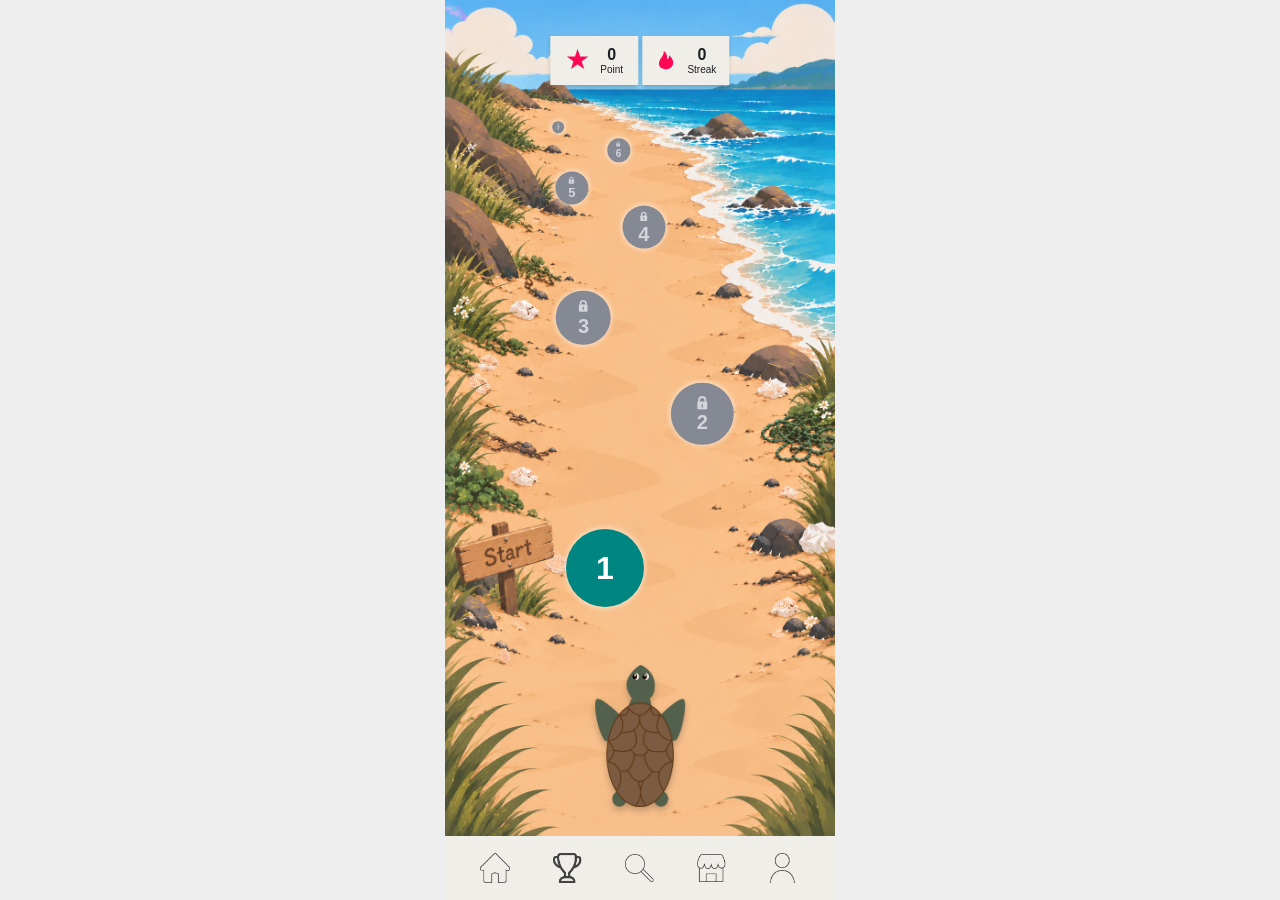
==== commit 3cb3097e: "Redo" ====
--- a/challenge.html
+++ b/challenge.html
@@ -707,7 +707,7 @@
             class="challenge-intro__button"
             id="challenge-intro-finish"
         >
-            Start challenge
+            Støt
             <span class="challenge-intro__arrow" aria-hidden="true">→</span>
         </button>
 
@@ -716,7 +716,8 @@
             class="challenge-intro__back"
             id="challenge-intro-back"
         >
-            Tilbage
+            Start dagens challenge
+            <span class="challenge-intro__arrow" aria-hidden="true"></span>
         </button>
 
     </div>
--- a/style.css
+++ b/style.css
@@ -2591,7 +2591,7 @@
     background-color: #FF0755;
 
     font-family: var(--font-body);
-    font-size: 16px;
+    font-size: 14px;
     font-weight: 700;
     line-height: 1.3;
     text-align: center;
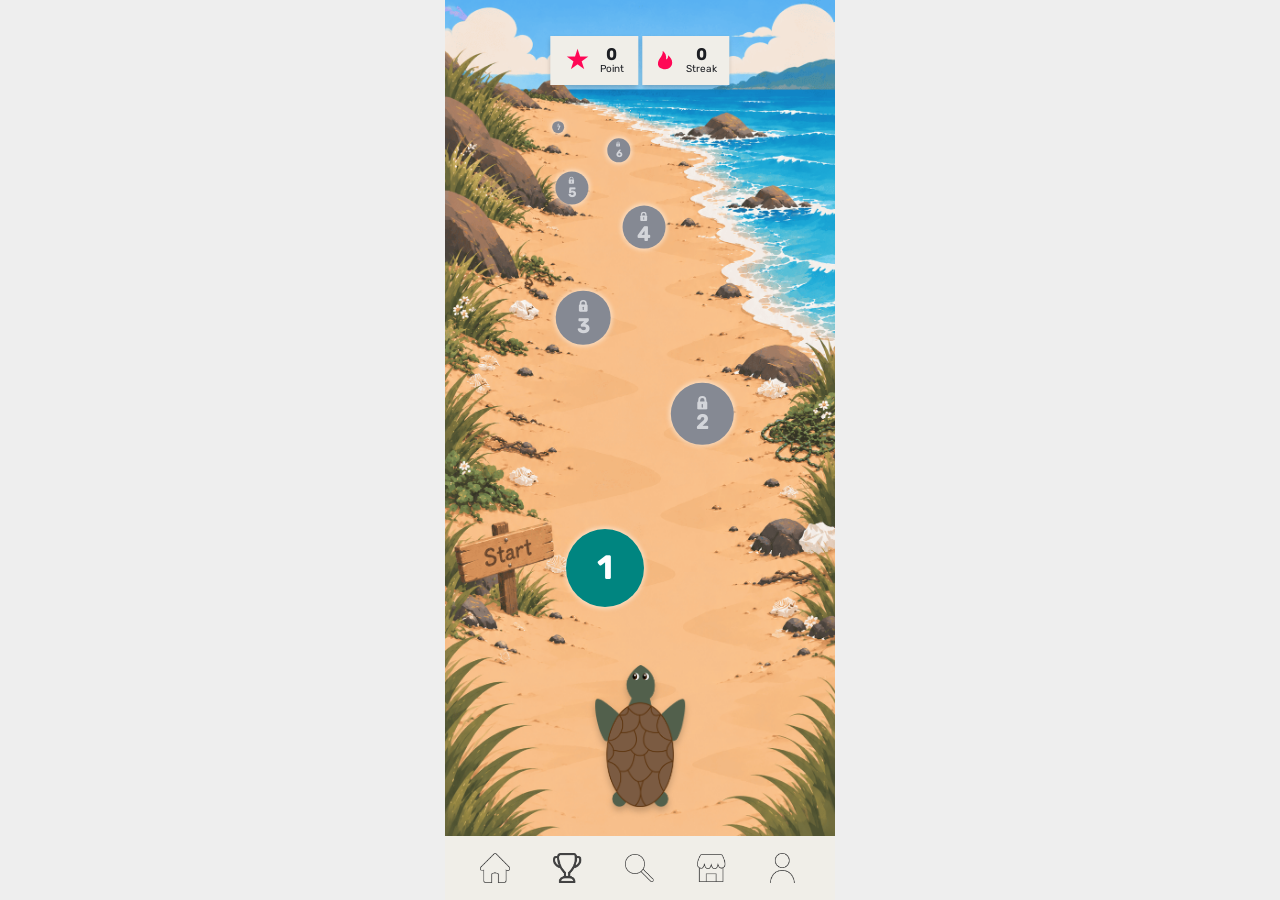
==== commit 0992ceab: "Knap ændret i JS og HTML Knappen ændret på card nr. 2, så begge går videres til dagens challenge, hv" ====
--- a/challenge.html
+++ b/challenge.html
@@ -703,22 +703,21 @@
         </div>
 
         <button
-            type="button"
-            class="challenge-intro__button"
-            id="challenge-intro-finish"
-        >
-            Støt
-            <span class="challenge-intro__arrow" aria-hidden="true">→</span>
-        </button>
-
-        <button
-            type="button"
-            class="challenge-intro__back"
-            id="challenge-intro-back"
-        >
-            Start dagens challenge
-            <span class="challenge-intro__arrow" aria-hidden="true"></span>
-        </button>
+    type="button"
+    class="challenge-intro__button"
+    id="challenge-intro-finish"
+>
+    Støt Plastic Change
+    <span class="challenge-intro__arrow" aria-hidden="true">→</span>
+</button>
+
+<button
+    type="button"
+    class="challenge-intro__back"
+    id="challenge-intro-back"
+>
+    Start dagens challenge
+</button>
 
     </div>
 </dialog>
--- a/style.css
+++ b/style.css
@@ -2,6 +2,53 @@
 /* ========================================
    1. DESIGNSYSTEM
 ======================================== */
+
+@font-face {
+    font-family: "Campton";
+    src: url("./assets/fonts/CamptonBook.otf") format("opentype");
+    font-weight: 400;
+    font-style: normal;
+    font-display: swap;
+}
+
+@font-face {
+    font-family: "Campton";
+    src: url("./assets/fonts/CamptonMedium.otf") format("opentype");
+    font-weight: 500;
+    font-style: normal;
+    font-display: swap;
+}
+
+@font-face {
+    font-family: "Campton";
+    src: url("./assets/fonts/CamptonSemiBold.otf") format("opentype");
+    font-weight: 600;
+    font-style: normal;
+    font-display: swap;
+}
+
+@font-face {
+    font-family: "Campton";
+    src: url("./assets/fonts/CamptonBold.otf") format("opentype");
+    font-weight: 700;
+    font-style: normal;
+    font-display: swap;
+}
+@font-face {
+    font-family: "Rubik";
+    src: url("./assets/fonts/Rubik-Regular.ttf") format("truetype");
+    font-weight: 400;
+    font-style: normal;
+    font-display: swap;
+}
+
+@font-face {
+    font-family: "Rubik";
+    src: url("./assets/fonts/Rubik-Medium.ttf") format("truetype");
+    font-weight: 500;
+    font-style: normal;
+    font-display: swap;
+}
 
 :root {
     --color-background: #FFFFFF;
@@ -10,7 +57,7 @@
     --color-navigation: #F0EEE8;
 
     --font-heading: "Campton", Arial, sans-serif;
-    --font-body: "Rubrik", Arial, sans-serif;
+    --font-body: "Rubik", Arial, sans-serif;
 
     --page-padding: 14px;
     --section-gap: 24px;
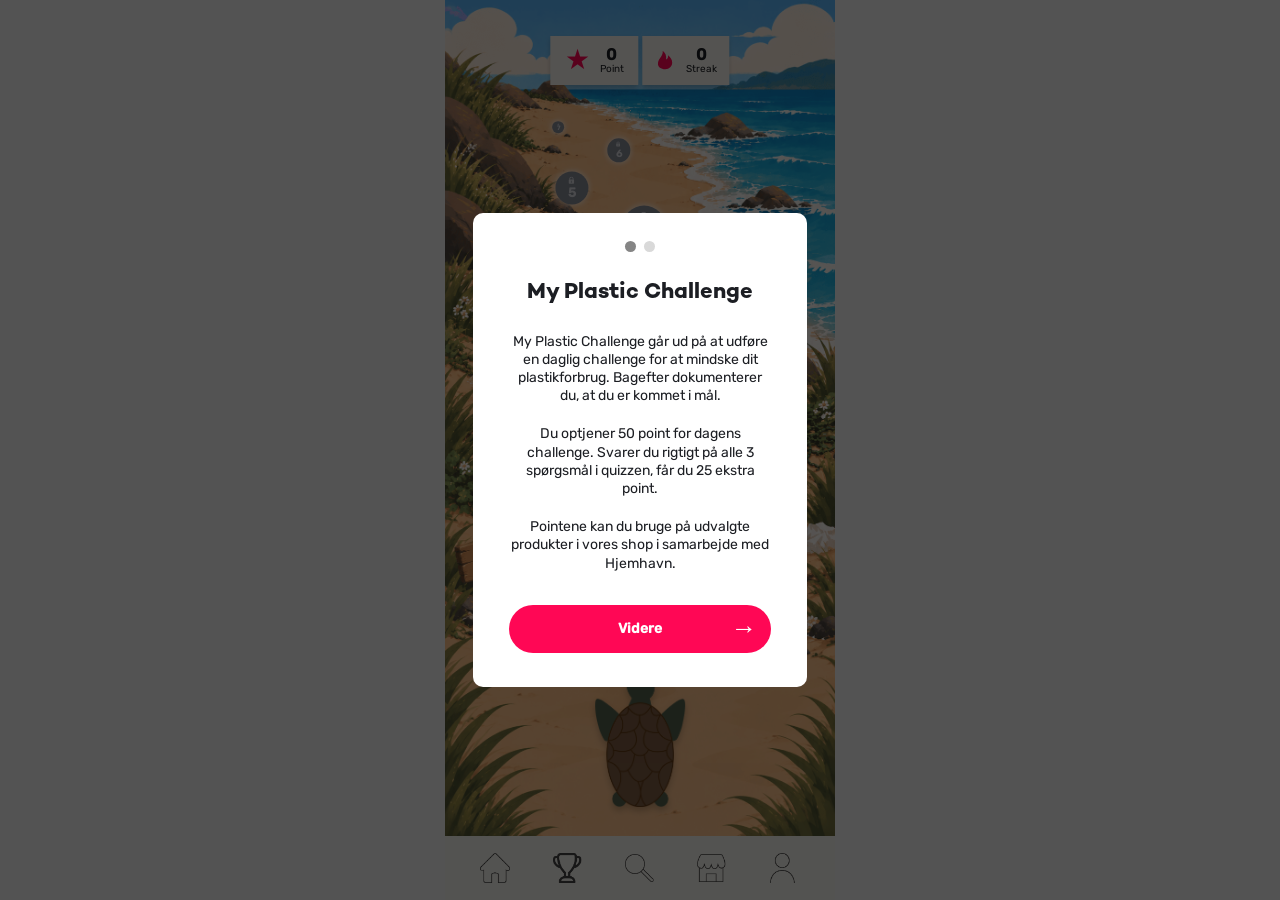
==== commit 8744b54d: "Ny JS" ====
--- a/challenge.html
+++ b/challenge.html
@@ -10,7 +10,7 @@
     <link rel="stylesheet" href="style.css?v=2">
     <script src="script.js" defer></script>
     <script src="script.js" defer></script>
-<script src="challenge-intro.js" defer></script>
+<script src="challenge-intro.js?v=2" defer></script>
 </head>
 
 <body>
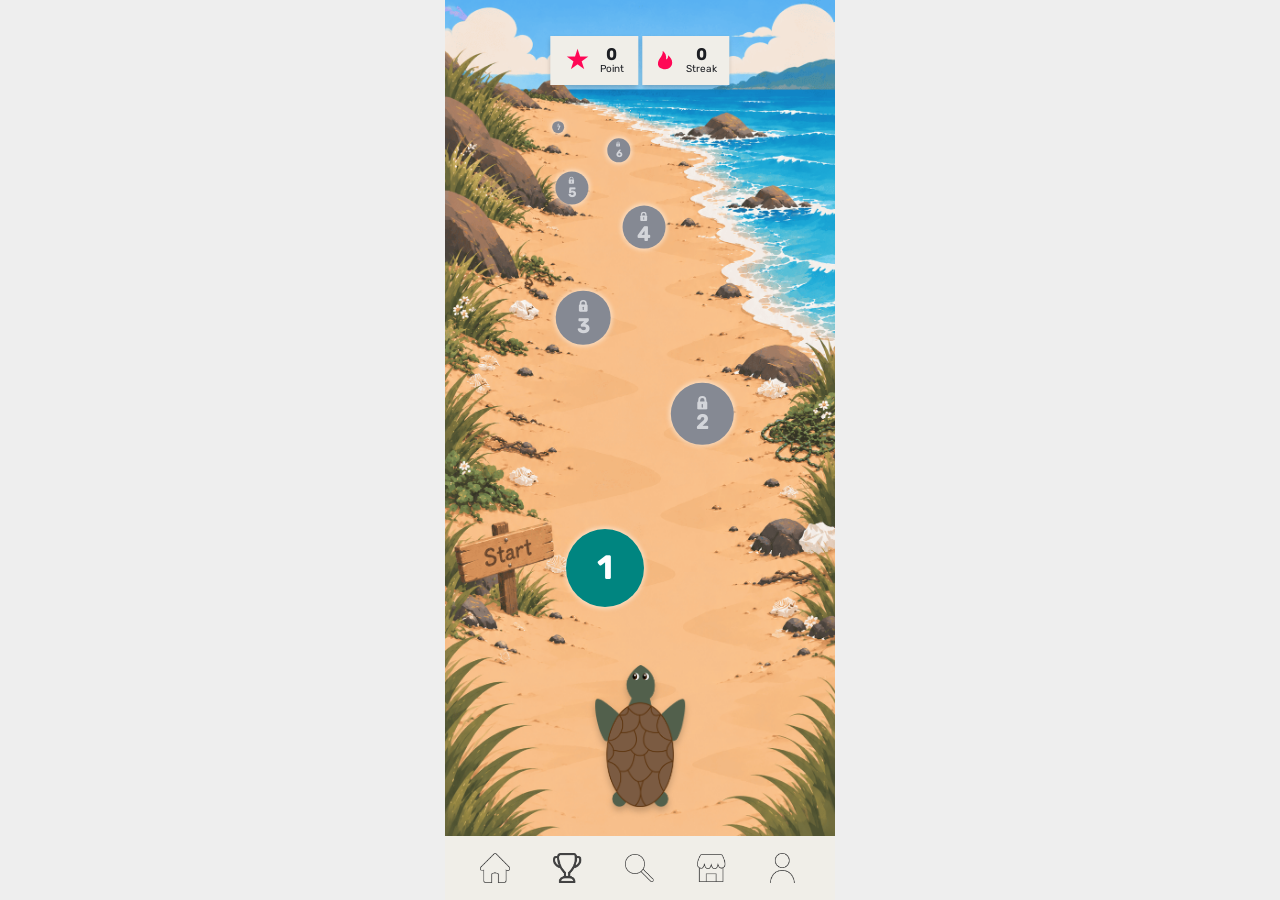
==== commit 705706c1: "JS" ====
--- a/challenge.html
+++ b/challenge.html
@@ -8,8 +8,7 @@
     <title>Plastic Change | Challenges</title>
 
     <link rel="stylesheet" href="style.css?v=2">
-    <script src="script.js" defer></script>
-    <script src="script.js" defer></script>
+<script src="script.js" defer></script>
 <script src="challenge-intro.js?v=2" defer></script>
 </head>
 
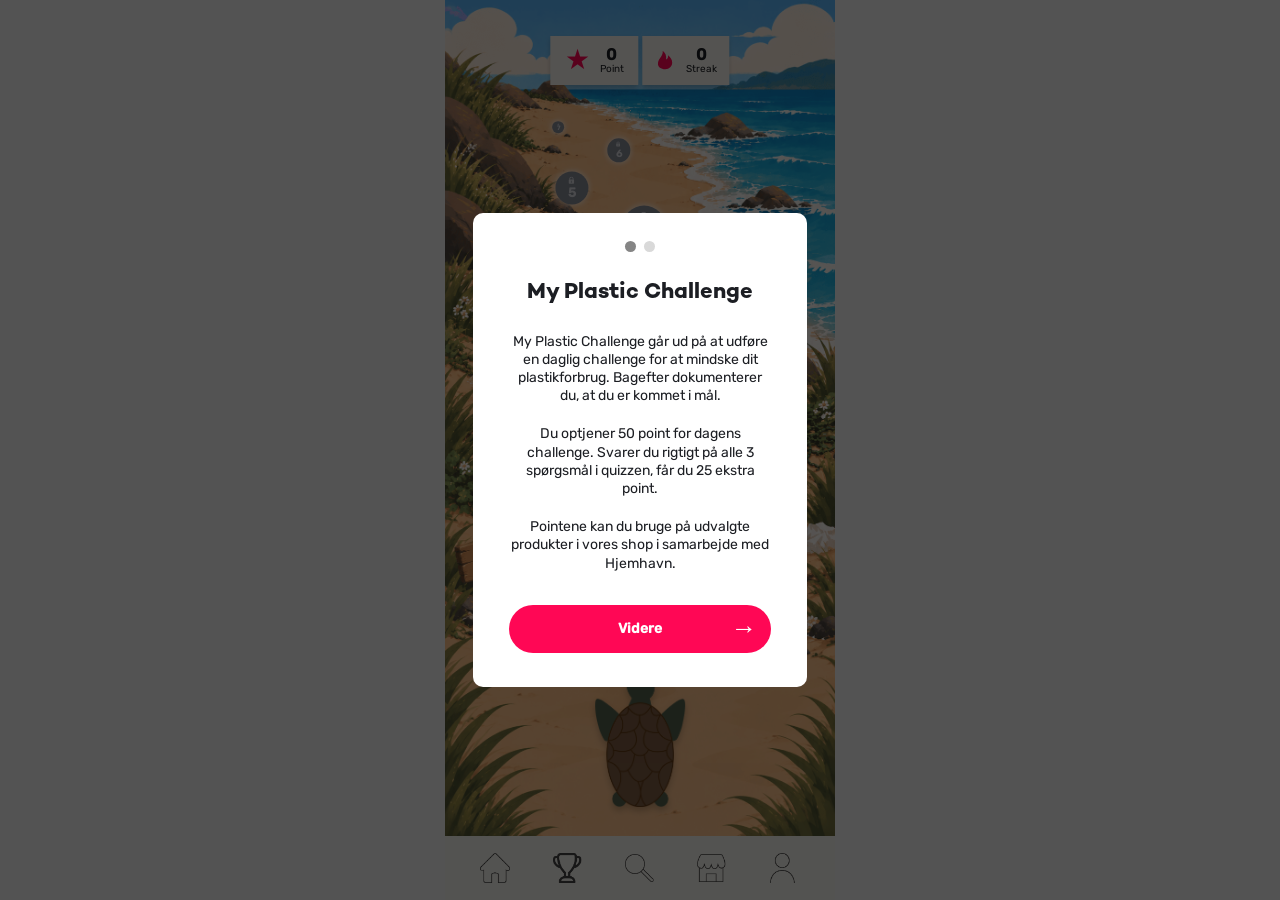
==== commit de19e3ae: "Fav-icon" ====
--- a/challenge.html
+++ b/challenge.html
@@ -10,6 +10,7 @@
     <link rel="stylesheet" href="style.css?v=2">
 <script src="script.js" defer></script>
 <script src="challenge-intro.js?v=2" defer></script>
+<link rel="icon" type="image/svg+xml" href="fav-icon.svg">
 </head>
 
 <body>
